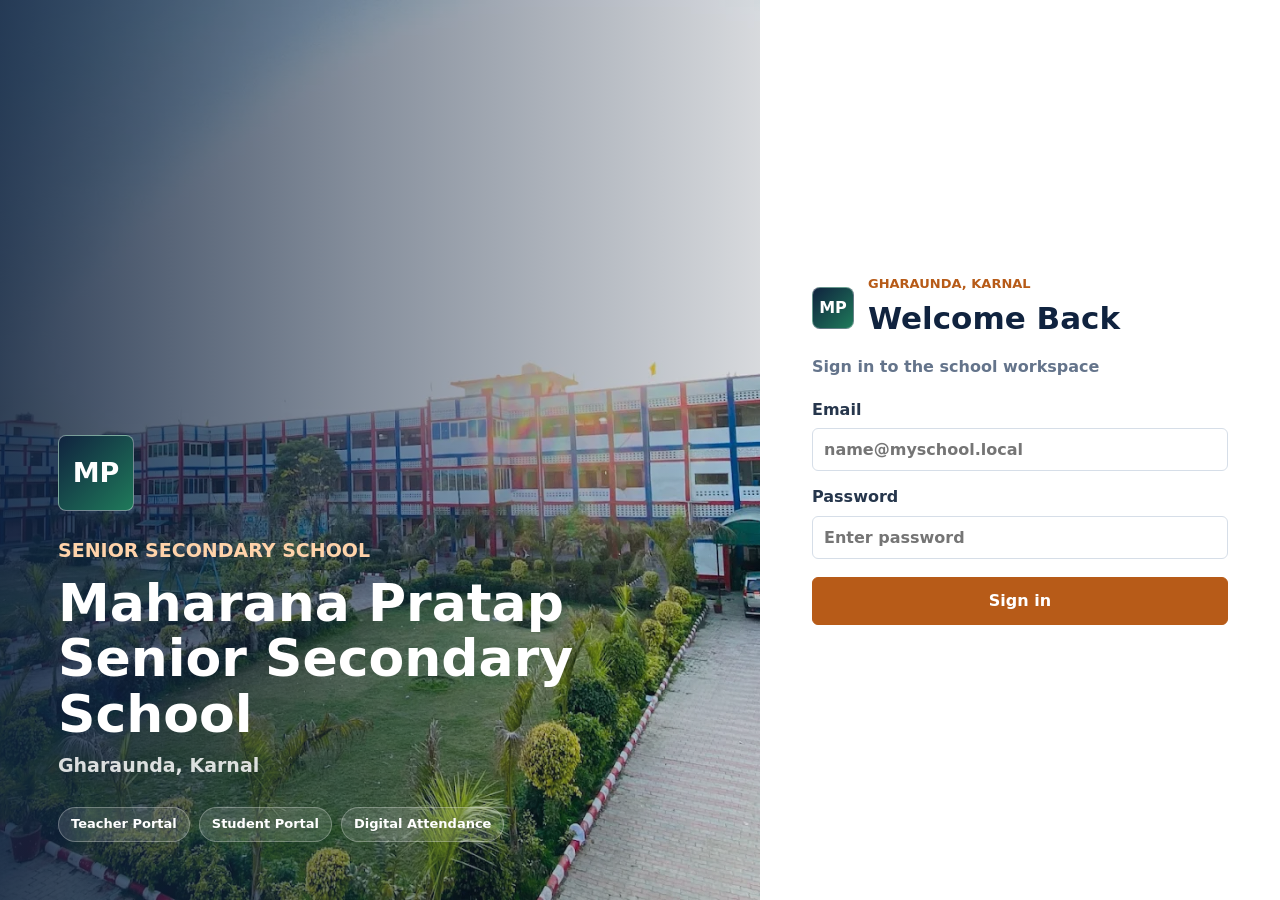
==== frontend/index.html @ 0e90558e "student portal update" ====
<!doctype html>
<html lang="en">
  <head>
    <meta charset="utf-8">
    <meta name="viewport" content="width=device-width, initial-scale=1">
    <title>Maharana Pratap Senior Secondary School</title>
    <link rel="stylesheet" href="styles.css?v=20260713-1148">
  </head>
  <body>
    <div id="app"></div>
    <script src="app.js?v=20260713-1148"></script>
  </body>
</html>
---- frontend/styles.css ----
:root {
  color-scheme: light;
  --bg: #eef3f7;
  --surface: #ffffff;
  --surface-soft: #f5f8fb;
  --surface-strong: #10233f;
  --text: #172033;
  --muted: #64748b;
  --line: #d6dee8;
  --accent: #b75b18;
  --accent-dark: #8f410f;
  --accent-soft: #fff2e7;
  --green: #1f7a5a;
  --green-soft: #e7f6ef;
  --blue-soft: #e8f1ff;
  --success: #087443;
  --warning: #9a5b00;
  --danger: #b42318;
  --shadow: 0 18px 45px rgba(16, 35, 63, 0.14);
}

* {
  box-sizing: border-box;
}

html,
body,
#app {
  min-height: 100%;
}

body {
  margin: 0;
  background:
    linear-gradient(180deg, rgba(238, 243, 247, 0.96), rgba(246, 249, 252, 0.96)),
    var(--bg);
  color: var(--text);
  font-family: Inter, ui-sans-serif, system-ui, -apple-system, BlinkMacSystemFont, "Segoe UI", sans-serif;
  line-height: 1.45;
}

button,
input,
select,
textarea {
  font: inherit;
}

button {
  display: inline-flex;
  align-items: center;
  justify-content: center;
  min-height: 40px;
  border: 1px solid var(--line);
  border-radius: 6px;
  background: var(--surface);
  color: var(--text);
  cursor: pointer;
  padding: 9px 13px;
  transition: background 160ms ease, border-color 160ms ease, color 160ms ease, transform 160ms ease;
}

button:hover {
  border-color: #b6c3d3;
  background: #f8fafc;
}

button.primary {
  border-color: var(--accent);
  background: var(--accent);
  color: #ffffff;
  font-weight: 700;
}

button.primary:hover {
  border-color: var(--accent-dark);
  background: var(--accent-dark);
}

button:disabled {
  cursor: not-allowed;
  opacity: 0.65;
}

input,
select,
textarea {
  width: 100%;
  min-height: 42px;
  border: 1px solid var(--line);
  border-radius: 6px;
  background: #ffffff;
  color: var(--text);
  padding: 9px 11px;
  outline: none;
  transition: border-color 160ms ease, box-shadow 160ms ease;
}

input:focus,
select:focus,
textarea:focus {
  border-color: var(--accent);
  box-shadow: 0 0 0 3px rgba(183, 91, 24, 0.16);
}

textarea {
  min-height: 86px;
  resize: vertical;
}

label {
  display: grid;
  gap: 7px;
  color: #26364c;
  font-weight: 650;
}

.app-shell {
  min-height: 100vh;
  background:
    linear-gradient(90deg, rgba(16, 35, 63, 0.04), transparent 42%),
    var(--bg);
}

.topbar {
  position: sticky;
  top: 0;
  z-index: 10;
  display: flex;
  align-items: center;
  justify-content: space-between;
  gap: 16px;
  border-bottom: 1px solid rgba(214, 222, 232, 0.9);
  background: rgba(255, 255, 255, 0.94);
  padding: 13px 28px;
  backdrop-filter: blur(14px);
}

.brand {
  display: flex;
  min-width: 0;
  align-items: center;
  gap: 12px;
}

.brand div {
  display: grid;
  min-width: 0;
  gap: 1px;
}

.brand strong {
  overflow: hidden;
  color: var(--surface-strong);
  font-size: 18px;
  font-weight: 800;
  text-overflow: ellipsis;
  white-space: nowrap;
}

.brand span,
.muted {
  color: var(--muted);
}

.school-mark {
  display: inline-flex;
  flex: 0 0 auto;
  align-items: center;
  justify-content: center;
  width: 42px;
  height: 42px;
  border: 1px solid rgba(255, 255, 255, 0.34);
  border-radius: 8px;
  background: linear-gradient(135deg, var(--surface-strong), #1f7a5a);
  color: #ffffff;
  font-weight: 850;
}

.school-mark.large {
  width: 76px;
  height: 76px;
  border-color: rgba(255, 255, 255, 0.42);
  font-size: 27px;
}

.school-label {
  margin: 0;
  color: var(--accent);
  font-size: 13px;
  font-weight: 850;
  text-transform: uppercase;
}

.top-actions {
  display: flex;
  flex: 0 0 auto;
  align-items: center;
  gap: 10px;
}

.user-name {
  max-width: 220px;
  overflow: hidden;
  color: #334155;
  font-weight: 700;
  text-overflow: ellipsis;
  white-space: nowrap;
}

.layout {
  display: grid;
  grid-template-columns: 248px minmax(0, 1fr);
  gap: 24px;
  min-height: calc(100vh - 69px);
  padding: 24px 28px 32px;
}

.nav {
  position: sticky;
  top: 92px;
  display: flex;
  align-self: start;
  flex-direction: column;
  gap: 8px;
  border: 1px solid var(--line);
  border-radius: 8px;
  background: rgba(255, 255, 255, 0.88);
  padding: 12px;
  box-shadow: 0 10px 28px rgba(16, 35, 63, 0.08);
}

.nav button {
  justify-content: flex-start;
  min-height: 44px;
  text-align: left;
}

.nav button.active {
  border-color: rgba(183, 91, 24, 0.32);
  background: var(--accent-soft);
  color: var(--accent-dark);
  font-weight: 800;
}

.content {
  min-width: 0;
}

.section-head {
  display: flex;
  align-items: flex-end;
  justify-content: space-between;
  gap: 16px;
  margin-bottom: 18px;
}

.section-head h1 {
  margin: 0;
  color: var(--surface-strong);
  font-size: 28px;
}

.grid {
  display: grid;
  gap: 16px;
}

.stats {
  grid-template-columns: repeat(4, minmax(0, 1fr));
}

.two {
  grid-template-columns: repeat(2, minmax(0, 1fr));
}

.panel,
.login-panel {
  border: 1px solid var(--line);
  border-radius: 8px;
  background: var(--surface);
  padding: 18px;
  box-shadow: 0 10px 28px rgba(16, 35, 63, 0.06);
}

.stat {
  min-height: 116px;
  border-top: 4px solid var(--accent);
}

.stat strong {
  display: block;
  color: var(--surface-strong);
  font-size: 30px;
}

.stat span {
  color: var(--muted);
  font-weight: 700;
}

.panel h2,
.panel h3 {
  margin: 0 0 12px;
  color: var(--surface-strong);
  font-size: 18px;
}

.table-wrap {
  overflow-x: auto;
}

table {
  width: 100%;
  border-collapse: collapse;
}

th,
td {
  border-bottom: 1px solid var(--line);
  padding: 11px 10px;
  text-align: left;
  vertical-align: top;
}

th {
  color: var(--muted);
  font-size: 13px;
  font-weight: 800;
}

tbody tr:hover {
  background: #f8fbfd;
}

.form-grid {
  display: grid;
  grid-template-columns: repeat(3, minmax(0, 1fr));
  gap: 13px;
}

.form-grid .wide {
  grid-column: 1 / -1;
}

.form-actions {
  display: flex;
  gap: 10px;
  justify-content: flex-end;
  margin-top: 16px;
}

.add-student-btn {
  min-width: 152px;
  white-space: nowrap;
}

.modal-backdrop {
  position: fixed;
  inset: 0;
  z-index: 40;
  display: grid;
  place-items: center;
  overflow-y: auto;
  background: rgba(16, 35, 63, 0.52);
  padding: 24px;
}

.modal-backdrop[hidden] {
  display: none;
}

.modal-panel {
  width: min(920px, 100%);
  border: 1px solid var(--line);
  border-radius: 8px;
  background: var(--surface);
  padding: 20px;
  box-shadow: var(--shadow);
}

.modal-head {
  display: flex;
  align-items: center;
  justify-content: space-between;
  gap: 16px;
}

.modal-head h2 {
  margin: 0;
  color: var(--surface-strong);
  font-size: 22px;
}

.icon-button {
  width: 38px;
  min-height: 38px;
  padding: 0;
  color: var(--muted);
  font-size: 24px;
  font-weight: 700;
  line-height: 1;
}

.badge {
  display: inline-flex;
  align-items: center;
  min-height: 27px;
  border: 1px solid transparent;
  border-radius: 999px;
  background: var(--surface-soft);
  color: #334155;
  padding: 3px 10px;
  font-size: 13px;
  font-weight: 800;
}

.badge.PRESENT {
  background: #dcfae6;
  color: var(--success);
}

.badge.ABSENT {
  background: #fee4e2;
  color: var(--danger);
}

.badge.LATE {
  background: #fef0c7;
  color: var(--warning);
}

.badge.EXCUSED {
  background: #e0f2fe;
  color: #026aa2;
}

.login-view {
  display: grid;
  min-height: 100vh;
  grid-template-columns: minmax(0, 1.25fr) minmax(420px, 520px);
  background: var(--surface-strong);
}

.login-hero {
  position: relative;
  min-height: 100vh;
  overflow: hidden;
  color: #ffffff;
}

.login-hero-image {
  position: absolute;
  inset: 0;
  background:
    linear-gradient(90deg, rgba(16, 35, 63, 0.86), rgba(16, 35, 63, 0.48) 48%, rgba(16, 35, 63, 0.12)),
    url("assets/campus.webp");
  background-position: center;
  background-size: cover;
}

.login-hero-content {
  position: relative;
  z-index: 1;
  display: flex;
  min-height: 100vh;
  max-width: 780px;
  flex-direction: column;
  justify-content: flex-end;
  padding: 58px;
}

.login-hero-content .school-label {
  margin-top: 26px;
  color: #ffd3aa;
}

.login-hero h1 {
  margin: 12px 0 10px;
  max-width: 760px;
  font-size: 52px;
  line-height: 1.06;
}

.login-hero p {
  margin: 0;
  color: rgba(255, 255, 255, 0.84);
  font-size: 19px;
  font-weight: 650;
}

.login-badges {
  display: flex;
  flex-wrap: wrap;
  gap: 9px;
  margin-top: 28px;
}

.login-badges span {
  border: 1px solid rgba(255, 255, 255, 0.28);
  border-radius: 999px;
  background: rgba(255, 255, 255, 0.13);
  padding: 7px 12px;
  color: #ffffff;
  font-size: 13px;
  font-weight: 800;
}

.login-panel {
  display: grid;
  width: 100%;
  min-height: 100vh;
  align-content: center;
  justify-items: center;
  gap: 16px;
  border: 0;
  border-radius: 0;
  padding: 52px;
  box-shadow: -22px 0 50px rgba(16, 35, 63, 0.16);
}

.login-panel > * {
  width: min(430px, 100%);
}

.login-panel-head {
  display: flex;
  align-items: center;
  gap: 14px;
}

.login-panel h2 {
  margin: 2px 0 0;
  color: var(--surface-strong);
  font-size: 31px;
}

.login-panel .muted {
  margin: 0 0 6px;
  font-weight: 650;
}

.login-panel button.primary {
  min-height: 48px;
  margin-top: 4px;
  font-size: 16px;
}

.stack {
  display: grid;
  gap: 14px;
}

.alert {
  border: 1px solid #fecdca;
  border-radius: 6px;
  background: #fffbfa;
  color: var(--danger);
  padding: 11px;
  font-weight: 650;
}

.student-portal-page {
  min-height: 100vh;
  background: #f7f8f4;
  padding: 24px;
}

.student-portal-root {
  min-height: calc(100vh - 48px);
}

.student-loading {
  display: grid;
  min-height: calc(100vh - 48px);
  place-items: center;
  color: var(--muted);
  font-weight: 800;
}

.student-portal {
  max-width: 1500px;
  margin: 0 auto;
}

.student-topnav {
  display: flex;
  align-items: center;
  justify-content: space-between;
  gap: 18px;
  border: 1px solid #d8dde3;
  border-radius: 28px;
  background: #e8ecef;
  padding: 18px 28px;
  box-shadow: 0 16px 38px rgba(16, 35, 63, 0.08);
}

.student-topnav-school {
  display: flex;
  min-width: 0;
  align-items: center;
  gap: 13px;
}

.student-topnav-school div {
  display: grid;
  min-width: 0;
  gap: 2px;
}

.student-topnav-school strong {
  overflow: hidden;
  color: var(--surface-strong);
  font-size: 20px;
  font-weight: 850;
  text-overflow: ellipsis;
  white-space: nowrap;
}

.student-topnav-school span:last-child {
  color: var(--muted);
  font-weight: 700;
}

.student-topnav-actions {
  display: flex;
  flex: 0 0 auto;
  align-items: center;
  gap: 10px;
}

.student-topnav-actions button,
.student-tabs button {
  border-color: transparent;
  background: transparent;
  color: #202a3a;
  font-weight: 800;
}

.student-topnav-actions button.active,
.student-tabs button.active {
  border-color: rgba(16, 35, 63, 0.1);
  background: #d4d9de;
  color: var(--surface-strong);
}

.student-portal-grid {
  display: grid;
  grid-template-columns: 330px minmax(0, 1fr);
  gap: 34px;
  padding: 28px 16px 0;
}

.student-identity-panel {
  display: grid;
  align-self: start;
  gap: 22px;
}

.student-photo-card {
  display: grid;
  min-height: 310px;
  place-items: center;
  border: 1px solid #d6dadd;
  border-radius: 8px;
  background:
    linear-gradient(180deg, rgba(16, 35, 63, 0.72), rgba(16, 35, 63, 0.52)),
    url("assets/campus.webp");
  background-position: center;
  background-size: cover;
  color: #ffffff;
  box-shadow: var(--shadow);
}

.student-photo-card span {
  display: grid;
  width: 96px;
  height: 96px;
  place-items: center;
  border: 1px solid rgba(255, 255, 255, 0.38);
  border-radius: 8px;
  background: rgba(255, 255, 255, 0.12);
  font-size: 32px;
  font-weight: 900;
}

.student-line {
  display: grid;
  grid-template-columns: minmax(0, 1fr) auto minmax(0, 1fr);
  align-items: center;
  gap: 8px;
  color: var(--surface-strong);
  font-weight: 850;
  text-align: center;
}

.student-line span {
  height: 3px;
  background: #111827;
}

.student-personal-details {
  display: grid;
  gap: 11px;
  margin: 0;
}

.student-personal-details div,
.contact-grid div {
  border: 1px solid #dfe5ec;
  border-radius: 8px;
  background: #ffffff;
  padding: 12px;
}

.student-personal-details dt,
.contact-grid span {
  color: var(--muted);
  font-size: 12px;
  font-weight: 850;
  text-transform: uppercase;
}

.student-personal-details dd,
.contact-grid strong {
  display: block;
  margin: 3px 0 0;
  color: var(--surface-strong);
  font-weight: 850;
}

.student-main-area {
  min-width: 0;
}

.student-tabs {
  display: flex;
  flex-wrap: wrap;
  align-items: center;
  justify-content: center;
  gap: 10px;
  margin: 16px 0 28px;
}

.student-tabs button {
  min-width: 150px;
  min-height: 54px;
  border-radius: 8px;
  padding-inline: 18px;
}

.student-profile-view,
.student-content-panel {
  border: 1px solid #d8dde3;
  border-radius: 8px;
  background: #ffffff;
  box-shadow: var(--shadow);
}

.student-profile-view {
  display: grid;
  grid-template-columns: minmax(360px, 1fr) minmax(280px, 0.72fr);
  min-height: 420px;
  overflow: hidden;
}

.class-incharge-photo {
  display: grid;
  place-items: center;
  background:
    linear-gradient(135deg, rgba(16, 35, 63, 0.92), rgba(31, 122, 90, 0.8)),
    url("assets/campus.webp");
  background-position: center;
  background-size: cover;
  color: #ffffff;
}

.teacher-avatar {
  display: grid;
  width: 118px;
  height: 118px;
  place-items: center;
  border: 1px solid rgba(255, 255, 255, 0.42);
  border-radius: 8px;
  background: rgba(255, 255, 255, 0.14);
  font-size: 36px;
  font-weight: 900;
}

.class-incharge-photo span {
  margin-top: 12px;
  color: rgba(255, 255, 255, 0.86);
  font-weight: 800;
}

.class-incharge-details {
  display: grid;
  align-content: center;
  gap: 16px;
  padding: 30px;
}

.class-incharge-details h1 {
  margin: 0;
  color: var(--surface-strong);
  font-size: 34px;
}

.class-incharge-details dl {
  display: grid;
  gap: 12px;
  margin: 0;
}

.class-incharge-details div {
  border-bottom: 1px solid var(--line);
  padding-bottom: 10px;
}

.class-incharge-details dt {
  color: var(--muted);
  font-size: 12px;
  font-weight: 850;
  text-transform: uppercase;
}

.class-incharge-details dd {
  margin: 2px 0 0;
  color: var(--text);
  font-weight: 800;
}

.student-snapshot {
  display: grid;
  grid-template-columns: repeat(3, minmax(0, 1fr));
  gap: 14px;
  margin-top: 18px;
}

.student-snapshot.compact {
  grid-template-columns: repeat(4, minmax(0, 1fr));
}

.student-snapshot div {
  border: 1px solid #dfe5ec;
  border-radius: 8px;
  background: #ffffff;
  padding: 16px;
  box-shadow: 0 12px 26px rgba(16, 35, 63, 0.06);
}

.student-snapshot strong {
  display: block;
  color: var(--surface-strong);
  font-size: 26px;
}

.student-snapshot span {
  color: var(--muted);
  font-weight: 800;
}

.student-content-panel {
  min-height: 520px;
  padding: 24px;
}

.student-panel-head {
  display: flex;
  align-items: end;
  justify-content: space-between;
  gap: 16px;
  margin-bottom: 20px;
}

.student-panel-head h2 {
  margin: 2px 0 0;
  color: var(--surface-strong);
  font-size: 28px;
}

.timetable-sheet {
  display: grid;
  grid-template-columns: repeat(3, minmax(0, 1fr));
  gap: 14px;
}

.lecture-card,
.attendance-calendar article,
.student-report-row,
.about-grid article {
  border: 1px solid #dfe5ec;
  border-radius: 8px;
  background: #f9fbfc;
  padding: 15px;
}

.lecture-card strong {
  color: var(--accent);
  font-size: 13px;
  text-transform: uppercase;
}

.lecture-card span {
  display: block;
  margin-top: 5px;
  color: var(--muted);
  font-weight: 800;
}

.lecture-card h3 {
  margin: 10px 0 4px;
  color: var(--surface-strong);
  font-size: 18px;
}

.lecture-card p {
  margin: 0;
  color: var(--muted);
  font-weight: 650;
}

.attendance-score {
  border-radius: 8px;
  background: var(--green-soft);
  color: var(--success);
  padding: 10px 14px;
  font-weight: 900;
}

.attendance-calendar {
  display: grid;
  grid-template-columns: repeat(2, minmax(0, 1fr));
  gap: 12px;
  margin-top: 18px;
}

.attendance-calendar article {
  display: grid;
  grid-template-columns: minmax(0, 1fr) auto;
  align-items: center;
  gap: 8px;
}

.attendance-calendar article > span:last-child {
  grid-column: 1 / -1;
  color: var(--muted);
  font-weight: 650;
}

.report-filter {
  width: min(260px, 100%);
}

.student-report-list {
  display: grid;
  gap: 12px;
}

.student-report-row {
  display: grid;
  grid-template-columns: minmax(0, 1fr) auto 180px;
  align-items: center;
  gap: 16px;
}

.student-report-row strong {
  display: block;
  color: var(--surface-strong);
  font-size: 17px;
}

.student-report-row span {
  color: var(--muted);
  font-weight: 700;
}

.score-pill {
  border-radius: 8px;
  background: var(--accent-soft);
  color: var(--accent-dark);
  padding: 8px 11px;
  font-weight: 900;
}

.score-track {
  height: 10px;
  overflow: hidden;
  border-radius: 999px;
  background: #e5eaf0;
}

.score-track span {
  display: block;
  height: 100%;
  border-radius: inherit;
  background: linear-gradient(90deg, var(--accent), var(--green));
}

.contact-grid,
.about-grid {
  display: grid;
  grid-template-columns: repeat(2, minmax(0, 1fr));
  gap: 14px;
}

.about-grid article strong {
  display: block;
  color: var(--surface-strong);
  font-size: 18px;
}

.about-grid article span {
  color: var(--accent);
  font-weight: 850;
}

.about-grid article p {
  margin: 8px 0 0;
  color: var(--muted);
  font-weight: 650;
}

@media (max-width: 1080px) {
  .stats {
    grid-template-columns: repeat(2, minmax(0, 1fr));
  }

  .two {
    grid-template-columns: 1fr;
  }

  .student-portal-grid,
  .student-profile-view {
    grid-template-columns: 1fr;
  }

  .student-identity-panel {
    grid-template-columns: 300px minmax(0, 1fr);
    align-items: start;
  }

  .student-personal-details {
    align-self: stretch;
  }

  .timetable-sheet {
    grid-template-columns: repeat(2, minmax(0, 1fr));
  }

  .login-hero h1 {
    font-size: 42px;
  }

  .login-hero-content {
    padding: 42px;
  }
}

@media (max-width: 860px) {
  .topbar {
    align-items: flex-start;
    padding: 12px 16px;
  }

  .brand strong {
    white-space: normal;
  }

  .top-actions {
    flex-wrap: wrap;
    justify-content: flex-end;
  }

  .user-name {
    display: none;
  }

  .layout {
    grid-template-columns: 1fr;
    gap: 16px;
    padding: 16px;
  }

  .nav {
    position: static;
    display: grid;
    grid-template-columns: repeat(2, minmax(0, 1fr));
  }

  .form-grid {
    grid-template-columns: 1fr;
  }

  .login-view {
    grid-template-columns: 1fr;
    background: var(--surface);
  }

  .login-hero {
    min-height: 430px;
  }

  .login-hero-content {
    min-height: 430px;
  }

  .login-panel {
    min-height: auto;
    padding: 36px 20px 42px;
    box-shadow: none;
  }

  .student-portal-page {
    padding: 14px;
  }

  .student-topnav,
  .student-topnav-actions {
    display: grid;
  }

  .student-topnav {
    border-radius: 8px;
    padding: 16px;
  }

  .student-topnav-actions {
    grid-template-columns: repeat(2, minmax(0, 1fr));
  }

  .student-topnav-actions #studentLogout {
    grid-column: 1 / -1;
  }

  .student-portal-grid {
    gap: 18px;
    padding: 18px 0 0;
  }

  .student-identity-panel,
  .student-snapshot,
  .student-snapshot.compact,
  .timetable-sheet,
  .attendance-calendar,
  .contact-grid,
  .about-grid {
    grid-template-columns: 1fr;
  }

  .student-tabs {
    justify-content: stretch;
  }

  .student-tabs button {
    flex: 1 1 220px;
  }

  .student-panel-head,
  .student-report-row {
    grid-template-columns: 1fr;
  }

  .student-panel-head {
    display: grid;
  }

  .student-report-row {
    display: grid;
  }
}

@media (max-width: 560px) {
  .topbar {
    display: grid;
  }

  .top-actions {
    justify-content: flex-start;
  }

  .nav {
    grid-template-columns: 1fr;
  }

  .stats {
    grid-template-columns: 1fr;
  }

  .section-head {
    display: grid;
  }

  .add-student-btn {
    width: 100%;
  }

  .section-head h1 {
    font-size: 24px;
  }

  .modal-backdrop {
    align-items: start;
    padding: 14px;
  }

  .modal-panel {
    padding: 16px;
  }

  .login-hero {
    min-height: 380px;
  }

  .login-hero-content {
    min-height: 380px;
    padding: 28px 20px;
  }

  .school-mark.large {
    width: 64px;
    height: 64px;
    font-size: 23px;
  }

  .login-hero h1 {
    font-size: 34px;
  }

  .login-hero p {
    font-size: 16px;
  }

  .login-badges {
    gap: 7px;
  }

  .student-topnav-actions {
    grid-template-columns: 1fr;
  }

  .student-photo-card {
    min-height: 230px;
  }

  .student-content-panel {
    min-height: auto;
    padding: 16px;
  }

  .class-incharge-details h1 {
    font-size: 26px;
  }
}
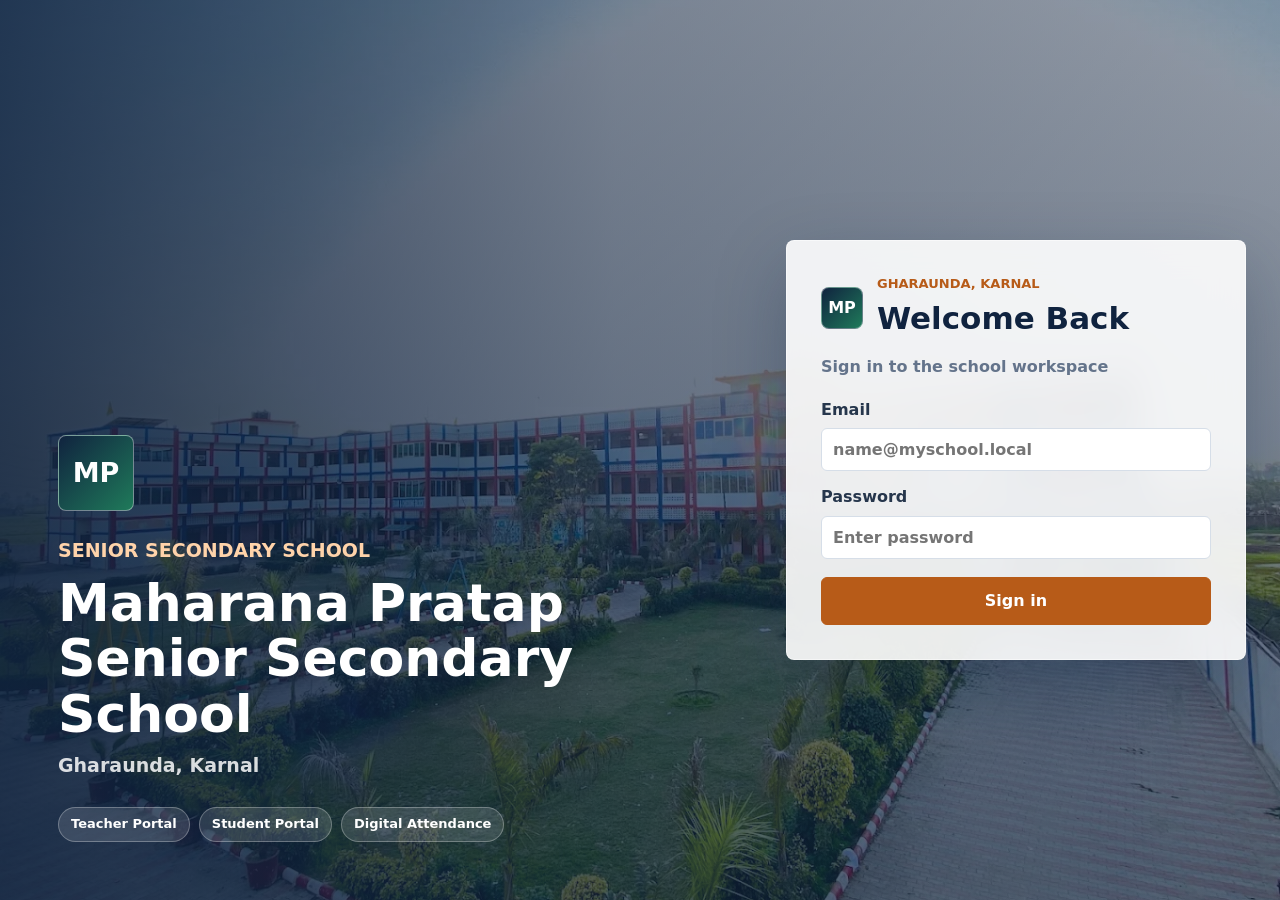
==== commit 576a5ea3: "login page backgroung" ====
--- a/frontend/index.html
+++ b/frontend/index.html
@@ -4,10 +4,10 @@
     <meta charset="utf-8">
     <meta name="viewport" content="width=device-width, initial-scale=1">
     <title>Maharana Pratap Senior Secondary School</title>
-    <link rel="stylesheet" href="styles.css?v=20260713-1148">
+    <link rel="stylesheet" href="styles.css?v=20260714-1603">
   </head>
   <body>
     <div id="app"></div>
-    <script src="app.js?v=20260713-1148"></script>
+    <script src="app.js?v=20260714-1603"></script>
   </body>
 </html>
--- a/frontend/styles.css
+++ b/frontend/styles.css
@@ -438,12 +438,18 @@
 .login-view {
   display: grid;
   min-height: 100vh;
-  grid-template-columns: minmax(0, 1.25fr) minmax(420px, 520px);
+  position: relative;
+  grid-template-columns: minmax(0, 1fr) minmax(380px, 500px);
+  align-items: center;
   background: var(--surface-strong);
+  overflow: hidden;
+  padding: 34px;
 }
 
 .login-hero {
-  position: relative;
+  position: absolute;
+  inset: 0;
+  z-index: 0;
   min-height: 100vh;
   overflow: hidden;
   color: #ffffff;
@@ -453,7 +459,8 @@
   position: absolute;
   inset: 0;
   background:
-    linear-gradient(90deg, rgba(16, 35, 63, 0.86), rgba(16, 35, 63, 0.48) 48%, rgba(16, 35, 63, 0.12)),
+    linear-gradient(90deg, rgba(16, 35, 63, 0.86), rgba(16, 35, 63, 0.48) 48%, rgba(16, 35, 63, 0.34)),
+    linear-gradient(180deg, rgba(16, 35, 63, 0.12), rgba(16, 35, 63, 0.48)),
     url("assets/campus.webp");
   background-position: center;
   background-size: cover;
@@ -464,7 +471,7 @@
   z-index: 1;
   display: flex;
   min-height: 100vh;
-  max-width: 780px;
+  max-width: min(760px, calc(100vw - 590px));
   flex-direction: column;
   justify-content: flex-end;
   padding: 58px;
@@ -508,19 +515,25 @@
 
 .login-panel {
   display: grid;
-  width: 100%;
-  min-height: 100vh;
+  position: relative;
+  z-index: 2;
+  grid-column: 2;
+  width: min(460px, 100%);
+  min-height: auto;
   align-content: center;
   justify-items: center;
   gap: 16px;
-  border: 0;
-  border-radius: 0;
-  padding: 52px;
-  box-shadow: -22px 0 50px rgba(16, 35, 63, 0.16);
+  justify-self: end;
+  border: 1px solid rgba(255, 255, 255, 0.54);
+  border-radius: 8px;
+  background: rgba(255, 255, 255, 0.9);
+  padding: 34px;
+  box-shadow: 0 26px 70px rgba(16, 35, 63, 0.28);
+  backdrop-filter: blur(16px);
 }
 
 .login-panel > * {
-  width: min(430px, 100%);
+  width: 100%;
 }
 
 .login-panel-head {
@@ -722,11 +735,22 @@
 }
 
 .student-personal-details dd,
-.contact-grid strong {
+.contact-grid strong,
+.contact-link {
   display: block;
   margin: 3px 0 0;
   color: var(--surface-strong);
   font-weight: 850;
+}
+
+.contact-link {
+  text-decoration: none;
+  word-break: break-word;
+}
+
+.contact-link:hover {
+  color: var(--accent);
+  text-decoration: underline;
 }
 
 .student-main-area {
@@ -928,6 +952,86 @@
   font-weight: 900;
 }
 
+.attendance-compact-panel {
+  min-height: auto;
+  padding: 18px;
+}
+
+.attendance-compact-panel .student-panel-head {
+  align-items: center;
+  margin-bottom: 12px;
+}
+
+.attendance-compact-panel .student-panel-head h2 {
+  font-size: 24px;
+}
+
+.attendance-compact-panel .attendance-score {
+  padding: 7px 12px;
+}
+
+.attendance-compact-summary {
+  display: grid;
+  grid-template-columns: repeat(4, minmax(0, 1fr));
+  gap: 8px;
+  margin-bottom: 12px;
+}
+
+.attendance-chip {
+  border: 1px solid #dfe5ec;
+  border-radius: 8px;
+  background: #ffffff;
+  padding: 9px 11px;
+}
+
+.attendance-chip strong {
+  display: block;
+  color: var(--surface-strong);
+  font-size: 22px;
+  line-height: 1.1;
+}
+
+.attendance-chip span {
+  display: block;
+  margin-top: 2px;
+  color: var(--muted);
+  font-size: 13px;
+  font-weight: 800;
+}
+
+.attendance-compact-list {
+  display: grid;
+  gap: 8px;
+}
+
+.attendance-compact-row {
+  display: grid;
+  grid-template-columns: 130px 112px minmax(0, 1fr);
+  align-items: center;
+  gap: 10px;
+  border: 1px solid #dfe5ec;
+  border-radius: 8px;
+  background: #f9fbfc;
+  padding: 9px 12px;
+}
+
+.attendance-compact-row strong {
+  color: var(--surface-strong);
+  font-size: 16px;
+}
+
+.attendance-compact-row .badge {
+  justify-self: start;
+}
+
+.attendance-compact-row > span:last-child {
+  overflow: hidden;
+  color: var(--muted);
+  font-weight: 700;
+  text-overflow: ellipsis;
+  white-space: nowrap;
+}
+
 .attendance-calendar {
   display: grid;
   grid-template-columns: repeat(2, minmax(0, 1fr));
@@ -1021,6 +1125,56 @@
   font-weight: 650;
 }
 
+.ownership-context {
+  border-radius: 8px;
+  background: var(--blue-soft);
+  color: var(--surface-strong);
+  padding: 9px 12px;
+  font-weight: 900;
+}
+
+.ownership-grid {
+  display: grid;
+  gap: 18px;
+}
+
+.ownership-card {
+  display: grid;
+  grid-template-columns: 190px minmax(0, 1fr);
+  gap: 22px;
+  align-items: stretch;
+  border: 1px solid #dfe5ec;
+  border-radius: 8px;
+  background: #f9fbfc;
+  padding: 16px;
+}
+
+.ownership-card img {
+  width: 100%;
+  height: 230px;
+  border-radius: 8px;
+  object-fit: cover;
+  object-position: center top;
+}
+
+.ownership-card div {
+  display: grid;
+  align-content: center;
+  gap: 9px;
+}
+
+.ownership-card h3 {
+  margin: 0;
+  color: var(--surface-strong);
+  font-size: 24px;
+}
+
+.ownership-card p {
+  margin: 0;
+  color: var(--muted);
+  font-weight: 650;
+}
+
 @media (max-width: 1080px) {
   .stats {
     grid-template-columns: repeat(2, minmax(0, 1fr));
@@ -1094,21 +1248,28 @@
 
   .login-view {
     grid-template-columns: 1fr;
-    background: var(--surface);
+    align-items: end;
+    background: var(--surface-strong);
+    padding: 18px;
   }
 
   .login-hero {
-    min-height: 430px;
+    min-height: 100vh;
   }
 
   .login-hero-content {
-    min-height: 430px;
+    min-height: 100vh;
+    max-width: 100%;
+    justify-content: flex-start;
+    padding: 28px 20px 0;
   }
 
   .login-panel {
+    grid-column: 1;
+    width: min(460px, 100%);
     min-height: auto;
-    padding: 36px 20px 42px;
-    box-shadow: none;
+    padding: 24px;
+    box-shadow: 0 20px 54px rgba(16, 35, 63, 0.26);
   }
 
   .student-portal-page {
@@ -1141,6 +1302,7 @@
   .student-identity-panel,
   .student-snapshot,
   .student-snapshot.compact,
+  .attendance-compact-summary,
   .timetable-sheet,
   .attendance-calendar,
   .contact-grid,
@@ -1168,6 +1330,19 @@
   .student-report-row {
     display: grid;
   }
+
+  .ownership-card {
+    grid-template-columns: 150px minmax(0, 1fr);
+  }
+
+  .attendance-compact-row {
+    grid-template-columns: 120px minmax(0, 1fr);
+  }
+
+  .attendance-compact-row > span:last-child {
+    grid-column: 1 / -1;
+    white-space: normal;
+  }
 }
 
 @media (max-width: 560px) {
@@ -1209,12 +1384,12 @@
   }
 
   .login-hero {
-    min-height: 380px;
+    min-height: 100vh;
   }
 
   .login-hero-content {
-    min-height: 380px;
-    padding: 28px 20px;
+    min-height: 100vh;
+    padding: 20px 16px 0;
   }
 
   .school-mark.large {
@@ -1248,6 +1423,28 @@
     padding: 16px;
   }
 
+  .ownership-card {
+    grid-template-columns: 1fr;
+  }
+
+  .ownership-card img {
+    height: 260px;
+  }
+
+  .attendance-compact-panel {
+    padding: 14px;
+  }
+
+  .attendance-compact-summary {
+    grid-template-columns: repeat(2, minmax(0, 1fr));
+  }
+
+  .attendance-compact-row {
+    grid-template-columns: 1fr auto;
+    gap: 6px;
+    padding: 9px 10px;
+  }
+
   .class-incharge-details h1 {
     font-size: 26px;
   }
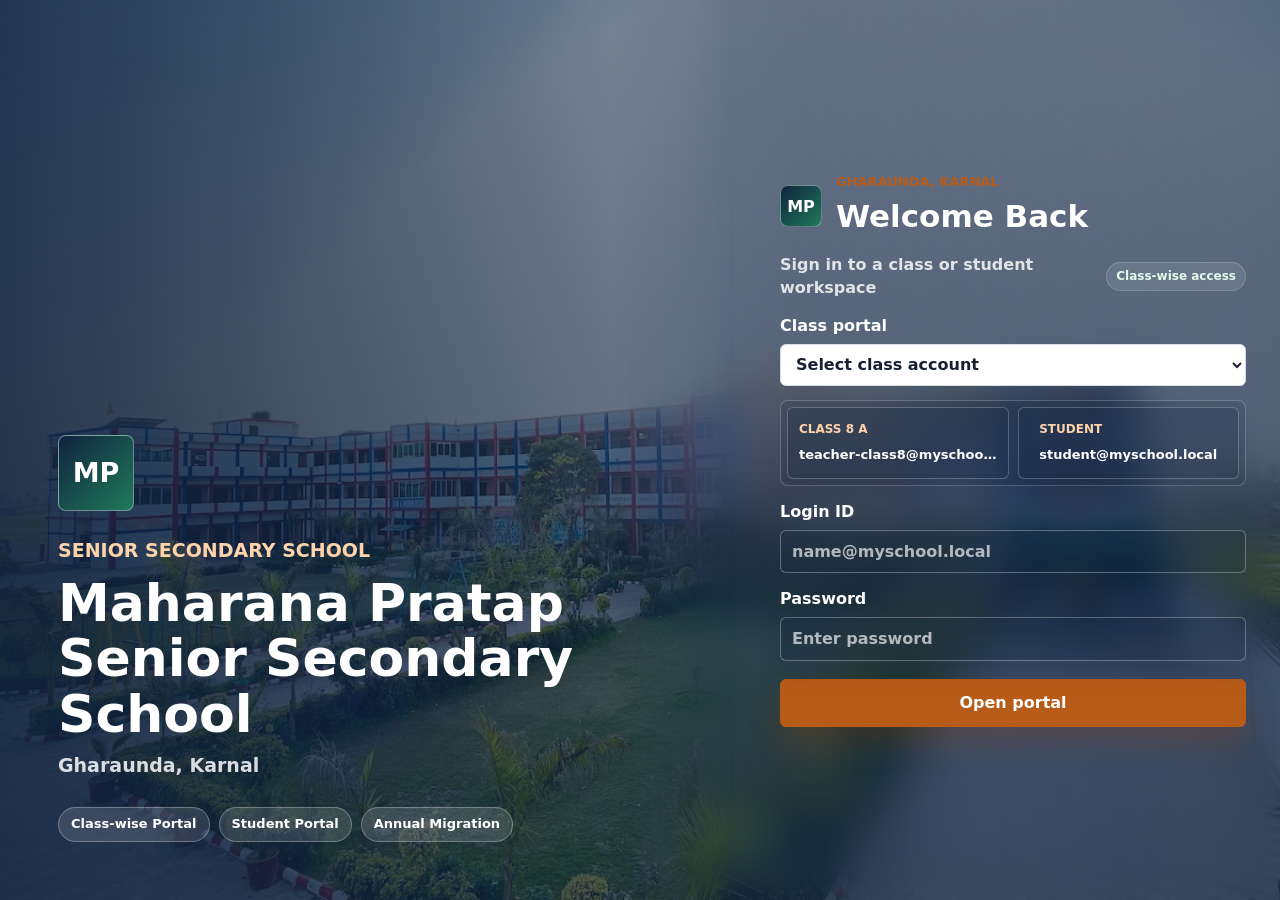
==== commit 493d44e8: "class wise login" ====
--- a/frontend/index.html
+++ b/frontend/index.html
@@ -4,10 +4,10 @@
     <meta charset="utf-8">
     <meta name="viewport" content="width=device-width, initial-scale=1">
     <title>Maharana Pratap Senior Secondary School</title>
-    <link rel="stylesheet" href="styles.css?v=20260714-1603">
+    <link rel="stylesheet" href="styles.css?v=20260714-1658">
   </head>
   <body>
     <div id="app"></div>
-    <script src="app.js?v=20260714-1603"></script>
+    <script src="app.js?v=20260714-1658"></script>
   </body>
 </html>
--- a/frontend/styles.css
+++ b/frontend/styles.css
@@ -446,6 +446,22 @@
   padding: 34px;
 }
 
+.login-view::after {
+  content: "";
+  position: absolute;
+  inset: 0 0 0 auto;
+  z-index: 1;
+  width: min(52vw, 680px);
+  background:
+    linear-gradient(90deg, rgba(16, 35, 63, 0), rgba(16, 35, 63, 0.16) 28%, rgba(16, 35, 63, 0.3)),
+    rgba(16, 35, 63, 0.08);
+  -webkit-backdrop-filter: blur(20px) saturate(118%);
+  backdrop-filter: blur(20px) saturate(118%);
+  -webkit-mask-image: linear-gradient(90deg, transparent 0%, #000 18%, #000 100%);
+  mask-image: linear-gradient(90deg, transparent 0%, #000 18%, #000 100%);
+  pointer-events: none;
+}
+
 .login-hero {
   position: absolute;
   inset: 0;
@@ -518,18 +534,22 @@
   position: relative;
   z-index: 2;
   grid-column: 2;
-  width: min(460px, 100%);
+  width: min(500px, 100%);
   min-height: auto;
   align-content: center;
   justify-items: center;
   gap: 16px;
   justify-self: end;
-  border: 1px solid rgba(255, 255, 255, 0.54);
-  border-radius: 8px;
-  background: rgba(255, 255, 255, 0.9);
-  padding: 34px;
-  box-shadow: 0 26px 70px rgba(16, 35, 63, 0.28);
-  backdrop-filter: blur(16px);
+  border: 0;
+  border-radius: 0;
+  background: transparent;
+  padding: 36px 0 36px 34px;
+  box-shadow: none;
+  backdrop-filter: none;
+}
+
+.login-panel::before {
+  content: none;
 }
 
 .login-panel > * {
@@ -544,19 +564,102 @@
 
 .login-panel h2 {
   margin: 2px 0 0;
-  color: var(--surface-strong);
+  color: #ffffff;
   font-size: 31px;
 }
 
 .login-panel .muted {
-  margin: 0 0 6px;
+  color: rgba(255, 255, 255, 0.82);
+  margin: 0;
   font-weight: 650;
+}
+
+.login-copy {
+  display: flex;
+  align-items: center;
+  justify-content: space-between;
+  gap: 10px;
+}
+
+.login-copy span {
+  border-radius: 999px;
+  border: 1px solid rgba(255, 255, 255, 0.18);
+  background: rgba(255, 255, 255, 0.1);
+  color: #dffbea;
+  padding: 5px 9px;
+  font-size: 12px;
+  font-weight: 900;
+  white-space: nowrap;
+}
+
+.credential-panel {
+  display: grid;
+  grid-template-columns: repeat(2, minmax(0, 1fr));
+  gap: 9px;
+  border: 1px solid rgba(255, 255, 255, 0.22);
+  border-radius: 8px;
+  background: rgba(16, 35, 63, 0.12);
+  padding: 6px;
+  -webkit-backdrop-filter: blur(14px);
+  backdrop-filter: blur(14px);
+}
+
+.credential-panel button {
+  display: grid;
+  min-height: 72px;
+  justify-items: start;
+  border-color: rgba(255, 255, 255, 0.24);
+  background: rgba(16, 35, 63, 0.22);
+  padding: 10px 11px;
+  text-align: left;
+  color: #ffffff;
+  box-shadow: 0 12px 24px rgba(16, 35, 63, 0.12);
+}
+
+.credential-panel button:hover {
+  border-color: rgba(255, 211, 170, 0.56);
+  background: rgba(183, 91, 24, 0.28);
+  transform: translateY(-1px);
+}
+
+.credential-panel span {
+  color: #ffd3aa;
+  font-size: 12px;
+  font-weight: 900;
+  text-transform: uppercase;
+}
+
+.credential-panel strong {
+  overflow: hidden;
+  max-width: 100%;
+  color: #ffffff;
+  font-size: 13px;
+  text-overflow: ellipsis;
+  white-space: nowrap;
+}
+
+.login-panel label {
+  color: #ffffff;
+}
+
+.login-panel input {
+  border-color: rgba(255, 255, 255, 0.3);
+  background: rgba(16, 35, 63, 0.2);
+  color: #ffffff;
+  box-shadow: 0 10px 24px rgba(16, 35, 63, 0.12);
+  -webkit-backdrop-filter: blur(8px);
+  backdrop-filter: blur(8px);
+}
+
+.login-panel input::placeholder {
+  color: rgba(255, 255, 255, 0.66);
 }
 
 .login-panel button.primary {
   min-height: 48px;
   margin-top: 4px;
   font-size: 16px;
+  box-shadow: 0 16px 30px rgba(143, 65, 15, 0.28);
 }
 
 .stack {
@@ -1253,6 +1356,17 @@
     padding: 18px;
   }
 
+  .login-view::after {
+    inset: auto 0 0;
+    width: 100%;
+    height: 68vh;
+    background:
+      linear-gradient(180deg, rgba(16, 35, 63, 0), rgba(16, 35, 63, 0.18) 24%, rgba(16, 35, 63, 0.34)),
+      rgba(16, 35, 63, 0.08);
+    -webkit-mask-image: linear-gradient(180deg, transparent 0%, #000 18%, #000 100%);
+    mask-image: linear-gradient(180deg, transparent 0%, #000 18%, #000 100%);
+  }
+
   .login-hero {
     min-height: 100vh;
   }
@@ -1266,10 +1380,9 @@
 
   .login-panel {
     grid-column: 1;
-    width: min(460px, 100%);
+    width: min(500px, 100%);
     min-height: auto;
-    padding: 24px;
-    box-shadow: 0 20px 54px rgba(16, 35, 63, 0.26);
+    padding: 24px 0 0;
   }
 
   .student-portal-page {
@@ -1410,6 +1523,10 @@
     gap: 7px;
   }
 
+  .credential-panel {
+    grid-template-columns: 1fr;
+  }
+
   .student-topnav-actions {
     grid-template-columns: 1fr;
   }
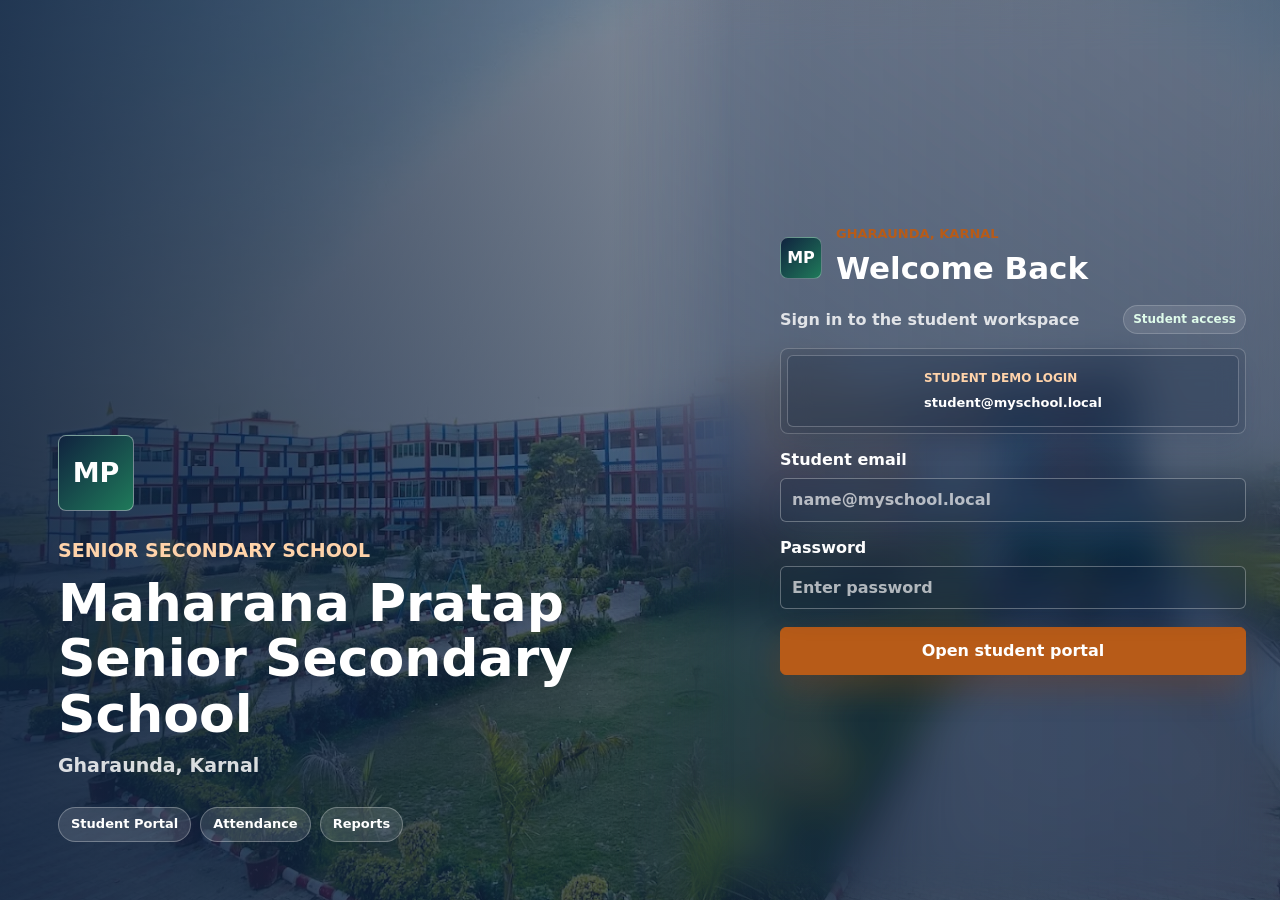
==== commit cbacadb9: "new login page" ====
--- a/frontend/index.html
+++ b/frontend/index.html
@@ -4,10 +4,10 @@
     <meta charset="utf-8">
     <meta name="viewport" content="width=device-width, initial-scale=1">
     <title>Maharana Pratap Senior Secondary School</title>
-    <link rel="stylesheet" href="styles.css?v=20260714-1658">
+    <link rel="stylesheet" href="styles.css?v=20260714-1706">
   </head>
   <body>
     <div id="app"></div>
-    <script src="app.js?v=20260714-1658"></script>
+    <script src="app.js?v=20260714-1706"></script>
   </body>
 </html>
--- a/frontend/styles.css
+++ b/frontend/styles.css
@@ -604,6 +604,10 @@
   backdrop-filter: blur(14px);
 }
 
+.credential-panel.student-only {
+  grid-template-columns: 1fr;
+}
+
 .credential-panel button {
   display: grid;
   min-height: 72px;
